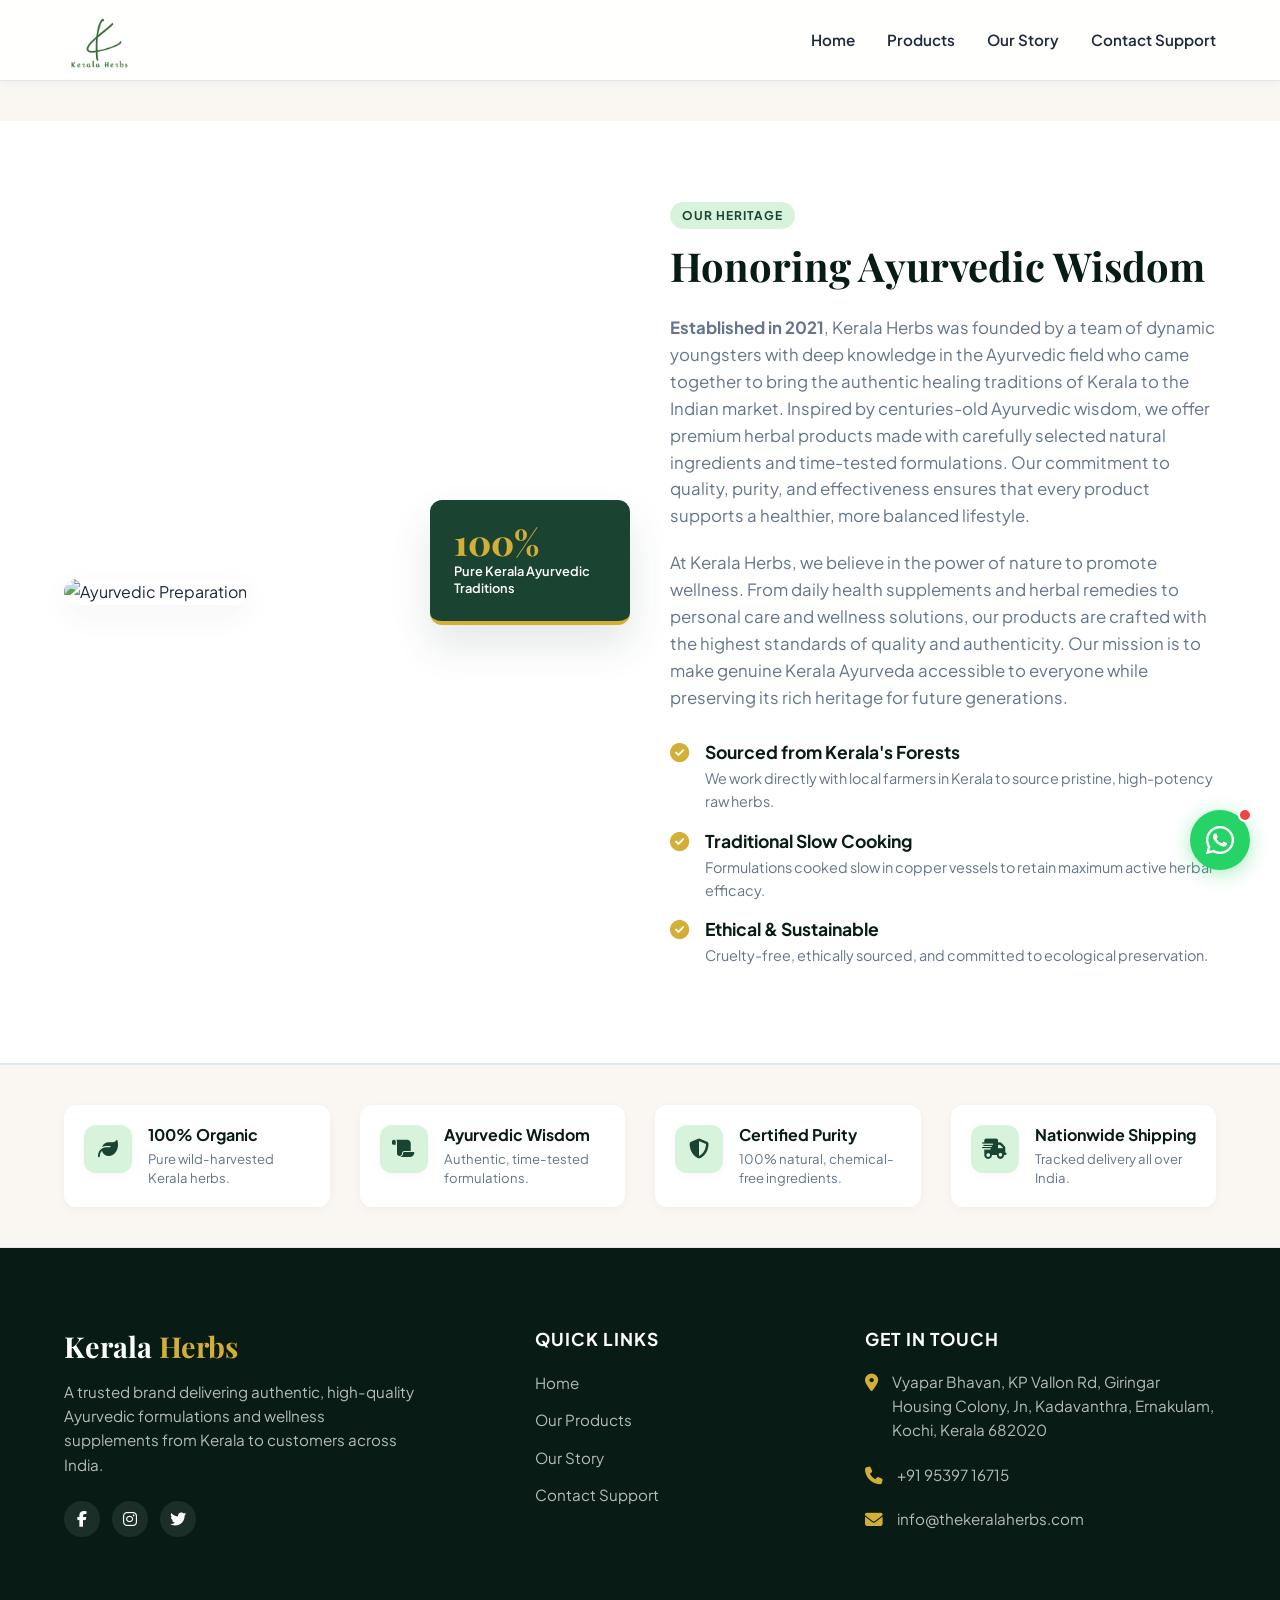
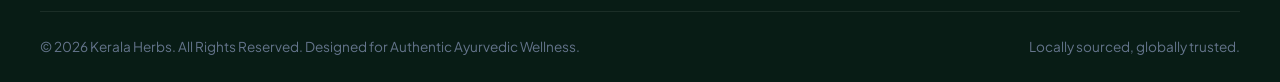
==== about.live.html @ 1309b674 "Backup Refactor: Created multi-page backup site structure (about.live.html, products.live.html, cont" ====
<!DOCTYPE html>
<html lang="en">
<head>
  <meta charset="UTF-8">
  <meta name="viewport" content="width=device-width, initial-scale=1.0">
  <title>Our Story | Kerala Herbs - Premium Ayurvedic Remedies</title>
  <link rel="shortcut icon" href="assets/logo.png" type="image/png">
  <link rel="stylesheet" href="https://cdnjs.cloudflare.com/ajax/libs/font-awesome/6.4.0/css/all.min.css">
  <link rel="stylesheet" href="style.live.css">
</head>
<body>

  <!-- Header / Navigation Bar -->
  <header class="header" id="home">
    <div class="container nav-container">
      <a href="index.live.html" class="logo-link" id="nav-logo-link">
        <img src="assets/logo.png" alt="Kerala Herbs Logo" class="logo-img">
      </a>
      
      <nav>
        <ul class="nav-links" id="nav-links-menu">
          <li><a href="index.live.html" class="nav-link" id="link-home">Home</a></li>
          <li><a href="products.live.html" class="nav-link" id="link-products">Products</a></li>
          <li><a href="about.live.html" class="nav-link active" id="link-about">Our Story</a></li>
          <li><a href="contact.live.html" class="nav-link" id="link-contact">Contact Support</a></li>
        </ul>
      </nav>
      
      <button class="mobile-toggle" id="menu-toggle" aria-label="Toggle Navigation Menu">
        <span></span>
        <span></span>
        <span></span>
      </button>
    </div>
  </header>

  <!-- About Us Section -->
  <section class="section-padding story-section" id="about" style="margin-top: 40px; border-top: none;">
    <div class="container story-grid">
      <div class="story-image-box">
        <img src="https://images.unsplash.com/photo-1608571423902-eed4a5ad8108?q=80&w=687&auto=format&fit=crop" alt="Ayurvedic Preparation" class="story-img">
        <div class="story-badge-overlay">
          <div class="story-badge-num">100%</div>
          <div class="story-badge-txt">Pure Kerala Ayurvedic Traditions</div>
        </div>
      </div>
      
      <div class="story-content">
        <span class="badge badge-tag" style="margin-bottom: 12px;">Our Heritage</span>
        <h2>Honoring Ayurvedic Wisdom</h2>
        <p><strong>Established in 2021</strong>, Kerala Herbs was founded by a team of dynamic youngsters with deep knowledge in the Ayurvedic field who came together to bring the authentic healing traditions of Kerala to the Indian market. Inspired by centuries-old Ayurvedic wisdom, we offer premium herbal products made with carefully selected natural ingredients and time-tested formulations. Our commitment to quality, purity, and effectiveness ensures that every product supports a healthier, more balanced lifestyle.</p>
        <p>At Kerala Herbs, we believe in the power of nature to promote wellness. From daily health supplements and herbal remedies to personal care and wellness solutions, our products are crafted with the highest standards of quality and authenticity. Our mission is to make genuine Kerala Ayurveda accessible to everyone while preserving its rich heritage for future generations.</p>
        
        <div class="story-bullets">
          <div class="story-bullet-item">
            <i class="fa-solid fa-circle-check story-bullet-icon"></i>
            <div class="story-bullet-text">
              <h4>Sourced from Kerala's Forests</h4>
              <p>We work directly with local farmers in Kerala to source pristine, high-potency raw herbs.</p>
            </div>
          </div>
          <div class="story-bullet-item">
            <i class="fa-solid fa-circle-check story-bullet-icon"></i>
            <div class="story-bullet-text">
              <h4>Traditional Slow Cooking</h4>
              <p>Formulations cooked slow in copper vessels to retain maximum active herbal efficacy.</p>
            </div>
          </div>
          <div class="story-bullet-item">
            <i class="fa-solid fa-circle-check story-bullet-icon"></i>
            <div class="story-bullet-text">
              <h4>Ethical &amp; Sustainable</h4>
              <p>Cruelty-free, ethically sourced, and committed to ecological preservation.</p>
            </div>
          </div>
        </div>
      </div>
    </div>
  </section>

  <!-- Pillars of Purity Section (Brief & Compact) -->
  <section class="wisdom-section" id="wisdom" style="padding: 40px 0; border-top: 1px solid var(--border-color); border-bottom: 1px solid var(--border-color); background-color: var(--bg-cream);">
    <div class="container">
      <div class="wisdom-brief-grid">
        
        <div class="wisdom-brief-item" style="background: var(--bg-white); padding: 20px; border-radius: var(--radius-md); box-shadow: var(--shadow-sm);">
          <div class="wisdom-brief-icon"><i class="fa-solid fa-leaf"></i></div>
          <div class="wisdom-brief-content">
            <h3>100% Organic</h3>
            <p>Pure wild-harvested Kerala herbs.</p>
          </div>
        </div>
        
        <div class="wisdom-brief-item" style="background: var(--bg-white); padding: 20px; border-radius: var(--radius-md); box-shadow: var(--shadow-sm);">
          <div class="wisdom-brief-icon"><i class="fa-solid fa-scroll"></i></div>
          <div class="wisdom-brief-content">
            <h3>Ayurvedic Wisdom</h3>
            <p>Authentic, time-tested formulations.</p>
          </div>
        </div>
        
        <div class="wisdom-brief-item" style="background: var(--bg-white); padding: 20px; border-radius: var(--radius-md); box-shadow: var(--shadow-sm);">
          <div class="wisdom-brief-icon"><i class="fa-solid fa-shield-halved"></i></div>
          <div class="wisdom-brief-content">
            <h3>Certified Purity</h3>
            <p>100% natural, chemical-free ingredients.</p>
          </div>
        </div>
        
        <div class="wisdom-brief-item" style="background: var(--bg-white); padding: 20px; border-radius: var(--radius-md); box-shadow: var(--shadow-sm);">
          <div class="wisdom-brief-icon"><i class="fa-solid fa-truck-fast"></i></div>
          <div class="wisdom-brief-content">
            <h3>Nationwide Shipping</h3>
            <p>Tracked delivery all over India.</p>
          </div>
        </div>
        
      </div>
    </div>
  </section>

  <!-- Footer Section -->
  <footer class="footer">
    <div class="container footer-grid">
      
      <div class="footer-info-brand">
        <h3>Kerala <span>Herbs</span></h3>
        <p>A trusted brand delivering authentic, high-quality Ayurvedic formulations and wellness supplements from Kerala to customers across India.</p>
        <div class="footer-socials">
          <a href="#" class="social-link" aria-label="Facebook"><i class="fa-brands fa-facebook-f"></i></a>
          <a href="#" class="social-link" aria-label="Instagram"><i class="fa-brands fa-instagram"></i></a>
          <a href="#" class="social-link" aria-label="Twitter"><i class="fa-brands fa-twitter"></i></a>
        </div>
      </div>
      
      <div class="footer-links">
        <h4 class="footer-links-title">Quick Links</h4>
        <ul class="footer-links-list">
          <li><a href="index.live.html">Home</a></li>
          <li><a href="products.live.html">Our Products</a></li>
          <li><a href="about.live.html">Our Story</a></li>
          <li><a href="contact.live.html">Contact Support</a></li>
        </ul>
      </div>
      
      <div class="footer-contact">
        <h4 class="footer-links-title">Get in Touch</h4>
        <div class="footer-contact-item">
          <i class="fa-solid fa-location-dot"></i>
          <p>Vyapar Bhavan, KP Vallon Rd, Giringar Housing Colony, Jn, Kadavanthra, Ernakulam, Kochi, Kerala 682020</p>
        </div>
        <div class="footer-contact-item">
          <i class="fa-solid fa-phone"></i>
          <p>+91 95397 16715</p>
        </div>
        <div class="footer-contact-item">
          <i class="fa-solid fa-envelope"></i>
          <p><a href="mailto:info@thekeralaherbs.com" style="color: rgba(255,255,255,0.7); text-decoration: none;">info@thekeralaherbs.com</a></p>
        </div>
      </div>
      
    </div>
    
    <div class="container footer-bottom">
      <p>&copy; 2026 Kerala Herbs. All Rights Reserved. Designed for Authentic Ayurvedic Wellness.</p>
      <p>Locally sourced, globally trusted.</p>
    </div>
  </footer>

  <!-- Floating WhatsApp Widget -->
  <div class="wa-widget" id="whatsapp-widget">
    <div class="wa-btn" id="wa-btn-toggle" aria-label="Open WhatsApp Chat Support">
      <i class="fa-brands fa-whatsapp"></i>
      <div class="wa-btn-badge" id="wa-badge"></div>
    </div>
    
    <div class="wa-popup" id="wa-popup-panel">
      <div class="wa-popup-header">
        <div class="wa-popup-profile">
          <div class="wa-profile-avatar">
            KH
            <div class="wa-profile-avatar-active"></div>
          </div>
          <div class="wa-profile-info">
            <h4>Kerala Herbs Support</h4>
            <p>Typically replies in minutes</p>
          </div>
        </div>
        <button class="wa-popup-close" id="wa-popup-close-btn" aria-label="Close Chat Window"><i class="fa-solid fa-xmark"></i></button>
      </div>

      <div class="wa-popup-body">
        <div class="wa-chat-bubble">
          <span style="font-weight: 700; color: var(--primary); display: block; margin-bottom: 2px;">Kerala Herbs Team</span>
          Namaste! How can we assist you with our Ayurvedic remedies today?
          <span class="wa-chat-time" id="chat-time-stamp">14:32</span>
        </div>
      </div>

      <div class="wa-popup-footer">
        <a href="https://wa.me/919539716715?text=Hi%20Kerala%20Herbs!%20I%20have%20some%20questions%20about%20your%20Ayurvedic%20products.%20Can%20you%20please%20help%20me%3F" target="_blank" class="btn btn-whatsapp" style="width: 100%; border-radius: var(--radius-md); padding: 10px;" id="wa-popup-start-chat-btn">
          <i class="fa-brands fa-whatsapp"></i> Start Chat
        </a>
      </div>
    </div>
  </div>

  <script src="script.live.js"></script>
</body>
</html>
---- style.live.css ----
/* 
   Kerala Herbs - Style Sheet
   Premium Ayurvedic Wellness E-Commerce Visual Design
*/

@import url('https://fonts.googleapis.com/css2?family=Playfair+Display:ital,wght@0,400..900;1,400..900&family=Plus+Jakarta+Sans:ital,wght@0,200..800;1,200..800&display=swap');

:root {
  --primary: #1b4332;       /* Deep Forest Green */
  --primary-light: #2d6a4f; /* Light Forest Green */
  --primary-dark: #081c15;  /* Dark Forest Green */
  --secondary: #d4af37;     /* Elegant Gold */
  --secondary-light: #f1c40f; /* Vibrant Gold Accent */
  --secondary-dark: #9a7b1c;  /* Antique Gold Accent */
  --accent: #52b788;        /* Fresh Sage Green */
  --accent-light: #d8f3dc;  /* Very Soft Sage Green */
  --bg-cream: #faf7f2;      /* Warm Herbal Cream Background */
  --bg-card: #ffffff;
  --bg-white: #ffffff;
  --text-dark: #1e293b;
  --text-muted: #64748b;
  --text-light: #ffffff;
  --border-color: #e2e8f0;
  
  --shadow-sm: 0 2px 8px rgba(0, 0, 0, 0.04);
  --shadow-md: 0 10px 30px rgba(27, 67, 50, 0.06);
  --shadow-lg: 0 20px 40px rgba(27, 67, 50, 0.12);
  
  --radius-sm: 6px;
  --radius-md: 12px;
  --radius-lg: 20px;
  --radius-full: 9999px;
  
  --font-serif: 'Playfair Display', Georgia, serif;
  --font-sans: 'Plus Jakarta Sans', system-ui, -apple-system, sans-serif;
  --transition: all 0.3s cubic-bezier(0.4, 0, 0.2, 1);
  --max-width: 1200px;
}

/* Base Reset */
*, *::before, *::after {
  box-sizing: border-box;
  margin: 0;
  padding: 0;
}

html {
  scroll-behavior: smooth;
  font-size: 16px;
}

body {
  font-family: var(--font-sans);
  background-color: var(--bg-cream);
  color: var(--text-dark);
  line-height: 1.6;
  overflow-x: hidden;
  -webkit-font-smoothing: antialiased;
}

/* Typography Utility */
h1, h2, h3, h4 {
  font-family: var(--font-serif);
  font-weight: 700;
  line-height: 1.25;
  color: var(--primary-dark);
}

p {
  color: var(--text-muted);
}

a {
  text-decoration: none;
  color: inherit;
  transition: var(--transition);
}

/* Button & Badge Styles */
.btn {
  display: inline-flex;
  align-items: center;
  justify-content: center;
  gap: 10px;
  padding: 12px 28px;
  font-family: var(--font-sans);
  font-size: 0.95rem;
  font-weight: 600;
  border-radius: var(--radius-full);
  border: none;
  cursor: pointer;
  transition: var(--transition);
}

.btn-primary {
  background-color: var(--primary);
  color: var(--text-light);
}

.btn-primary:hover {
  background-color: var(--primary-light);
  transform: translateY(-2px);
  box-shadow: 0 8px 20px rgba(27, 67, 50, 0.2);
}

.btn-secondary {
  background-color: transparent;
  color: var(--primary);
  border: 2px solid var(--primary);
}

.btn-secondary:hover {
  background-color: var(--primary);
  color: var(--text-light);
  transform: translateY(-2px);
}

.btn-whatsapp {
  background-color: #25d366;
  color: var(--text-light);
  font-weight: 700;
  box-shadow: 0 4px 12px rgba(37, 211, 102, 0.2);
}

.btn-whatsapp:hover {
  background-color: #128c7e;
  transform: translateY(-3px);
  box-shadow: 0 8px 24px rgba(37, 211, 102, 0.35);
}

.badge {
  display: inline-block;
  padding: 4px 12px;
  font-size: 0.75rem;
  font-weight: 700;
  text-transform: uppercase;
  border-radius: var(--radius-full);
  letter-spacing: 1px;
}

.badge-tag {
  background-color: var(--accent-light);
  color: var(--primary);
}

.badge-discount {
  background-color: #ef4444;
  color: var(--text-light);
}

/* Layout Elements */
.container {
  width: 100%;
  max-width: var(--max-width);
  margin: 0 auto;
  padding: 0 24px;
}

.section-padding {
  padding: 80px 0;
}

@media (max-width: 768px) {
  .section-padding {
    padding: 60px 0;
  }
}

.section-header {
  text-align: center;
  max-width: 600px;
  margin: 0 auto 50px auto;
}

.section-header h2 {
  font-size: 2.5rem;
  margin-bottom: 16px;
  position: relative;
  display: inline-block;
}

.section-header h2::after {
  content: '';
  position: absolute;
  bottom: -8px;
  left: 50%;
  transform: translateX(-50%);
  width: 60px;
  height: 3px;
  background: var(--secondary);
  border-radius: var(--radius-full);
}

.section-header p {
  font-size: 1.1rem;
}

/* Header & Navigation */
.header {
  background-color: rgba(255, 255, 255, 0.9);
  backdrop-filter: blur(10px);
  position: sticky;
  top: 0;
  left: 0;
  width: 100%;
  z-index: 200; /* Set high z-index to stay on top of slides */
  border-bottom: 1px solid var(--border-color);
  box-shadow: var(--shadow-sm);
}

.nav-container {
  display: flex;
  align-items: center;
  justify-content: space-between;
  height: 80px;
}

.logo-link {
  display: flex;
  align-items: center;
  justify-content: center;
  height: 70px;
  width: 70px;
  overflow: hidden;
  border-radius: var(--radius-sm);
}

.logo-img {
  width: 100%;
  height: 100%;
  object-fit: contain;
  transform: scale(1.35); /* Zoom in to crop white padding */
  transition: var(--transition);
}

.nav-links {
  display: flex;
  align-items: center;
  gap: 32px;
  list-style: none;
}

.nav-link {
  font-weight: 600;
  font-size: 0.95rem;
  color: var(--text-dark);
  position: relative;
  padding: 8px 0;
}

.nav-link::after {
  content: '';
  position: absolute;
  bottom: 0;
  left: 0;
  width: 0;
  height: 2px;
  background-color: var(--primary);
  transition: var(--transition);
}

.nav-link:hover::after,
.nav-link.active::after {
  width: 100%;
}

.nav-link:hover {
  color: var(--primary);
}

.nav-contact-btn {
  display: flex;
  align-items: center;
  gap: 8px;
  font-weight: 700;
  color: var(--primary);
  border: 1px solid var(--primary);
  padding: 8px 18px;
  border-radius: var(--radius-full);
}

.nav-contact-btn:hover {
  background-color: var(--primary);
  color: var(--text-light);
}

/* Mobile Menu Toggle */
.mobile-toggle {
  display: none;
  background: none;
  border: none;
  cursor: pointer;
  padding: 4px;
}

.mobile-toggle span {
  display: block;
  width: 24px;
  height: 2px;
  background-color: var(--primary);
  margin: 5px 0;
  transition: var(--transition);
}

/* Responsive Navigation */
@media (max-width: 992px) {
  .mobile-toggle {
    display: block;
  }
  
  .nav-links {
    position: absolute;
    top: 80px;
    right: 24px;
    left: auto;
    width: calc(100% - 48px);
    max-width: 280px;
    height: auto;
    background-color: #ffffff !important; /* Force solid white background */
    border-radius: var(--radius-md);
    box-shadow: var(--shadow-lg);
    border: 1px solid var(--border-color);
    flex-direction: column;
    align-items: stretch;
    padding: 16px;
    gap: 8px;
    opacity: 0;
    visibility: hidden;
    transform: translateY(-10px);
    transition: all 0.3s cubic-bezier(0.4, 0, 0.2, 1);
    z-index: 199;
  }
  
  .nav-links.active {
    opacity: 1;
    visibility: visible;
    transform: translateY(0);
  }
  
  .nav-link {
    font-size: 0.95rem;
    padding: 10px 14px;
    display: block;
    width: 100%;
    border-radius: var(--radius-sm);
    color: var(--text-dark) !important;
    text-align: center;
    transition: var(--transition);
  }
  
  .nav-link:hover, .nav-link.active {
    background-color: var(--accent-light);
    color: var(--primary) !important;
  }
  
  .nav-link::after {
    display: none !important;
  }
  
  .nav-contact-btn {
    display: none; /* Hide on mobile navbar list or place at bottom */
  }
}

/* Hero Banner Slider Section */
.hero-slider-section {
  position: relative;
  height: 650px;
  overflow: hidden;
  color: var(--text-light);
  margin-top: -80px; /* Pull slider up under the sticky header */
  padding-top: 80px;  /* Push slide content back down to offset the header overlap */
}

@media (max-width: 768px) {
  .hero-slider-section {
    height: auto;
    min-height: 520px;
    margin-top: -80px;
    padding-top: 80px;
  }
}

.slider-container {
  width: 100%;
  height: 100%;
  position: relative;
}

.slide {
  position: absolute;
  top: 0;
  left: 0;
  width: 100%;
  height: 100%;
  opacity: 0;
  visibility: hidden;
  display: flex;
  align-items: center;
  background-size: cover !important;
  background-position: center center !important;
  background-repeat: no-repeat !important;
  transition: opacity 0.8s cubic-bezier(0.4, 0, 0.2, 1), visibility 0.8s cubic-bezier(0.4, 0, 0.2, 1);
  z-index: 1;
}

@media (max-width: 768px) {
  .slide {
    position: relative;
    padding: 80px 0;
    display: none; /* simple fallback for non-js or basic layout */
  }
  .slide.active {
    display: flex;
  }
}

.slide.active {
  opacity: 1;
  visibility: visible;
  z-index: 2;
}

.slide-content {
  max-width: 680px;
  transform: translateY(20px);
  opacity: 0;
  transition: transform 0.8s cubic-bezier(0.4, 0, 0.2, 1) 0.2s, opacity 0.8s cubic-bezier(0.4, 0, 0.2, 1) 0.2s;
}

.slide.active .slide-content {
  transform: translateY(0);
  opacity: 1;
}

.slide-content h1 {
  font-size: 3.5rem;
  font-weight: 800;
  color: var(--text-light);
  margin-bottom: 24px;
  letter-spacing: -0.5px;
}

.slide-content h1 span {
  color: var(--secondary);
}

.slide-content p {
  font-size: 1.15rem;
  color: rgba(255, 255, 255, 0.88);
  margin-bottom: 36px;
}

@media (max-width: 992px) {
  .slide {
    text-align: center;
  }
  
  .slide-content {
    margin: 0 auto;
  }
  
  .slide-content h1 {
    font-size: 2.8rem;
  }
}

@media (max-width: 576px) {
  .slide-content h1 {
    font-size: 2.2rem;
  }
  
  .slide-content p {
    font-size: 1rem;
    margin-bottom: 24px;
  }
}

/* Slider Arrows */
.slider-arrow {
  position: absolute;
  top: 50%;
  transform: translateY(-50%);
  background-color: rgba(255, 255, 255, 0.1);
  border: 1px solid rgba(255, 255, 255, 0.15);
  backdrop-filter: blur(8px);
  color: var(--text-light);
  width: 50px;
  height: 50px;
  border-radius: 50%;
  cursor: pointer;
  z-index: 10;
  display: flex;
  align-items: center;
  justify-content: center;
  font-size: 1.1rem;
  transition: var(--transition);
}

.slider-arrow:hover {
  background-color: var(--secondary);
  border-color: var(--secondary);
  color: var(--primary-dark);
}

.arrow-left {
  left: 30px;
}

.arrow-right {
  right: 30px;
}

@media (max-width: 992px) {
  .slider-arrow {
    display: none; /* Hide arrows on mobile/tablet for swipe/dot convenience */
  }
}

/* Slider Dots */
.slider-dots-container {
  position: absolute;
  bottom: 30px;
  left: 50%;
  transform: translateX(-50%);
  z-index: 10;
  display: flex;
  gap: 10px;
}

.slider-dot {
  width: 10px;
  height: 10px;
  border-radius: 50%;
  background-color: rgba(255, 255, 255, 0.35);
  border: none;
  cursor: pointer;
  transition: var(--transition);
}

.slider-dot:hover {
  background-color: rgba(255, 255, 255, 0.7);
}

.slider-dot.active {
  background-color: var(--secondary);
  width: 28px;
  border-radius: var(--radius-full);
}

/* Wisdom & Sourcing Section (Brief & Compact) */
.wisdom-section {
  background-color: var(--bg-white);
  border-bottom: 1px solid var(--border-color);
}

.wisdom-brief-grid {
  display: grid;
  grid-template-columns: repeat(4, 1fr);
  gap: 30px;
}

@media (max-width: 1200px) {
  .wisdom-brief-grid {
    grid-template-columns: repeat(2, 1fr);
    gap: 24px;
  }
}

@media (max-width: 650px) {
  .wisdom-brief-grid {
    grid-template-columns: 1fr;
    gap: 20px;
  }
}

.wisdom-brief-item {
  display: flex;
  align-items: flex-start;
  gap: 16px;
  padding: 10px 0;
}

.wisdom-brief-icon {
  background-color: var(--accent-light);
  color: var(--primary);
  width: 48px;
  height: 48px;
  border-radius: var(--radius-md);
  display: flex;
  align-items: center;
  justify-content: center;
  font-size: 1.25rem;
  flex-shrink: 0;
  box-shadow: var(--shadow-sm);
  transition: var(--transition);
}

.wisdom-brief-item:hover .wisdom-brief-icon {
  background-color: var(--primary);
  color: var(--text-light);
  transform: translateY(-2px);
}

.wisdom-brief-content h3 {
  font-family: var(--font-sans);
  font-size: 1rem;
  font-weight: 700;
  color: var(--primary-dark);
  margin-bottom: 4px;
}

.wisdom-brief-content p {
  font-size: 0.82rem;
  line-height: 1.45;
  color: var(--text-muted);
  margin: 0;
}

/* Products Section */
.products-section {
  background-color: var(--bg-cream);
}

.products-filter-container {
  display: flex;
  justify-content: center;
  gap: 12px;
  margin-bottom: 40px;
  flex-wrap: wrap;
}

.filter-btn {
  background-color: var(--bg-white);
  border: 1px solid var(--border-color);
  padding: 8px 20px;
  border-radius: var(--radius-full);
  font-weight: 600;
  font-size: 0.9rem;
  cursor: pointer;
  transition: var(--transition);
}

.filter-btn:hover {
  border-color: var(--primary);
  color: var(--primary);
}

.filter-btn.active {
  background-color: var(--primary);
  color: var(--text-light);
  border-color: var(--primary);
}

/* Products Grid & Cards */
.products-grid {
  display: grid;
  grid-template-columns: repeat(3, 1fr);
  gap: 30px;
}

@media (max-width: 992px) {
  .products-grid {
    grid-template-columns: repeat(2, 1fr);
  }
}

@media (max-width: 768px) {
  .products-grid {
    grid-template-columns: 1fr;
  }
}

.product-card {
  background-color: var(--bg-white);
  border-radius: var(--radius-md);
  overflow: hidden;
  box-shadow: var(--shadow-sm);
  border: 1px solid var(--border-color);
  display: flex;
  flex-direction: column;
  height: 100%;
  transition: var(--transition);
  opacity: 1;
  transform: scale(1);
}

.product-card:hover {
  transform: translateY(-6px);
  box-shadow: var(--shadow-lg);
  border-color: rgba(212, 175, 55, 0.4); /* subtle gold accent border on hover */
}

.product-image-container {
  position: relative;
  padding-bottom: 100%; /* 1:1 Aspect Ratio */
  background-color: #f8fafc;
  overflow: hidden;
}

.product-image {
  position: absolute;
  top: 0;
  left: 0;
  width: 100%;
  height: 100%;
  object-fit: cover;
  transition: var(--transition);
}

.product-card:hover .product-image {
  transform: scale(1.05);
}

.product-badges {
  position: absolute;
  top: 12px;
  left: 12px;
  display: flex;
  flex-direction: column;
  gap: 6px;
  z-index: 5;
}

.product-info-wrapper {
  padding: 24px;
  display: flex;
  flex-direction: column;
  flex-grow: 1;
}

.product-rating {
  display: flex;
  align-items: center;
  gap: 4px;
  margin-bottom: 8px;
}

.rating-stars {
  color: var(--secondary-light);
  font-size: 0.85rem;
}

.rating-count {
  font-size: 0.8rem;
  color: var(--text-muted);
}

.product-title {
  font-size: 1.35rem;
  font-weight: 700;
  margin-bottom: 8px;
  color: var(--primary-dark);
}

.product-description {
  font-size: 0.9rem;
  margin-bottom: 16px;
  flex-grow: 1;
}

.product-highlights {
  list-style: none;
  margin-bottom: 20px;
}

.product-highlight-item {
  display: flex;
  align-items: center;
  gap: 8px;
  font-size: 0.85rem;
  font-weight: 500;
  margin-bottom: 6px;
  color: var(--text-dark);
}

.product-highlight-item i {
  color: var(--accent);
}

.product-price-row {
  display: flex;
  align-items: center;
  gap: 12px;
  margin-bottom: 20px;
}

.price-current {
  font-size: 1.5rem;
  font-weight: 800;
  color: var(--primary);
}

.price-original {
  font-size: 1.1rem;
  color: var(--text-muted);
  text-decoration: line-through;
  opacity: 0.7;
}

.price-save {
  font-size: 0.8rem;
  background-color: rgba(239, 68, 68, 0.1);
  color: #ef4444;
  padding: 2px 8px;
  border-radius: var(--radius-sm);
  font-weight: 700;
}

/* Brand Story Section */
.story-section {
  background-color: var(--bg-white);
  border-top: 1px solid var(--border-color);
  border-bottom: 1px solid var(--border-color);
}

.story-grid {
  display: grid;
  grid-template-columns: repeat(2, 1fr);
  gap: 60px;
  align-items: center;
}

@media (max-width: 992px) {
  .story-grid {
    grid-template-columns: 1fr;
    gap: 40px;
  }
}

.story-image-box {
  position: relative;
}

.story-img {
  width: 100%;
  border-radius: var(--radius-lg);
  box-shadow: var(--shadow-md);
  object-fit: cover;
}

.story-badge-overlay {
  position: absolute;
  bottom: -20px;
  right: -20px;
  background-color: var(--primary);
  color: var(--text-light);
  padding: 24px;
  border-radius: var(--radius-md);
  box-shadow: var(--shadow-lg);
  max-width: 200px;
  border-bottom: 4px solid var(--secondary);
}

@media (max-width: 576px) {
  .story-badge-overlay {
    display: none;
  }
}

.story-badge-num {
  font-size: 2.2rem;
  font-weight: 800;
  font-family: var(--font-serif);
  color: var(--secondary);
  line-height: 1;
  margin-bottom: 4px;
}

.story-badge-txt {
  font-size: 0.8rem;
  font-weight: 600;
  line-height: 1.3;
}

.story-content h2 {
  font-size: 2.5rem;
  margin-bottom: 24px;
}

.story-content p {
  font-size: 1.05rem;
  margin-bottom: 20px;
}

.story-bullets {
  margin-top: 30px;
}

.story-bullet-item {
  display: flex;
  gap: 16px;
  margin-bottom: 16px;
}

.story-bullet-icon {
  color: var(--secondary);
  font-size: 1.2rem;
  margin-top: 3px;
}

.story-bullet-text h4 {
  font-family: var(--font-sans);
  font-size: 1.1rem;
  font-weight: 700;
  color: var(--primary-dark);
  margin-bottom: 4px;
}

.story-bullet-text p {
  font-size: 0.9rem;
  margin: 0;
}

/* Testimonials Section */
.testimonials-section {
  background-color: var(--bg-cream);
}

.testimonials-grid {
  display: grid;
  grid-template-columns: repeat(3, 1fr);
  gap: 30px;
}

@media (max-width: 992px) {
  .testimonials-grid {
    grid-template-columns: repeat(2, 1fr);
  }
}

@media (max-width: 768px) {
  .testimonials-grid {
    grid-template-columns: 1fr;
  }
}

.testimonial-card {
  background-color: var(--bg-white);
  padding: 32px;
  border-radius: var(--radius-md);
  box-shadow: var(--shadow-sm);
  border: 1px solid var(--border-color);
  position: relative;
}

.testimonial-quote {
  font-size: 1.35rem;
  color: var(--accent);
  opacity: 0.3;
  margin-bottom: 10px;
}

.testimonial-text {
  font-size: 0.95rem;
  margin-bottom: 24px;
  font-style: italic;
}

.testimonial-author {
  display: flex;
  align-items: center;
  gap: 16px;
}

.author-avatar {
  width: 50px;
  height: 50px;
  border-radius: 50%;
  background-color: var(--accent-light);
  color: var(--primary);
  display: flex;
  align-items: center;
  justify-content: center;
  font-weight: 700;
  font-size: 1.1rem;
}

.author-info h4 {
  font-family: var(--font-sans);
  font-size: 1rem;
  font-weight: 700;
  margin: 0;
}

.author-info p {
  font-size: 0.8rem;
  margin: 0;
}

/* Footer & Contact Section */
.footer {
  background-color: var(--primary-dark);
  color: var(--text-light);
  padding-top: 80px;
}

.footer-grid {
  display: grid;
  grid-template-columns: 1.2fr 0.8fr 1fr;
  gap: 50px;
  margin-bottom: 60px;
}

@media (max-width: 992px) {
  .footer-grid {
    grid-template-columns: 1fr;
    gap: 40px;
  }
}

.footer-info-brand h3 {
  font-family: var(--font-serif);
  font-size: 1.8rem;
  color: var(--text-light);
  margin-bottom: 16px;
}

.footer-info-brand h3 span {
  color: var(--secondary);
}

.footer-info-brand p {
  color: rgba(255, 255, 255, 0.7);
  font-size: 0.95rem;
  margin-bottom: 24px;
  max-width: 350px;
}

.footer-socials {
  display: flex;
  gap: 12px;
}

.social-link {
  width: 36px;
  height: 36px;
  background-color: rgba(255, 255, 255, 0.08);
  border-radius: 50%;
  display: flex;
  align-items: center;
  justify-content: center;
  color: var(--text-light);
  transition: var(--transition);
}

.social-link:hover {
  background-color: var(--secondary);
  color: var(--primary-dark);
  transform: translateY(-3px);
}

.footer-links-title {
  font-family: var(--font-sans);
  font-size: 1.1rem;
  font-weight: 700;
  color: var(--text-light);
  margin-bottom: 20px;
  text-transform: uppercase;
  letter-spacing: 1px;
}

.footer-links-list {
  list-style: none;
}

.footer-links-list li {
  margin-bottom: 12px;
}

.footer-links-list a {
  color: rgba(255, 255, 255, 0.7);
  font-size: 0.95rem;
}

.footer-links-list a:hover {
  color: var(--secondary);
  padding-left: 5px;
}

.footer-contact-item {
  display: flex;
  align-items: flex-start;
  gap: 14px;
  margin-bottom: 20px;
  color: rgba(255, 255, 255, 0.7);
  font-size: 0.95rem;
}

.footer-contact-item i {
  color: var(--secondary);
  font-size: 1.1rem;
  margin-top: 4px;
}

.footer-contact-item p {
  color: rgba(255, 255, 255, 0.7);
  margin: 0;
}

.footer-map-container {
  border-radius: var(--radius-md);
  overflow: hidden;
  border: 2px solid rgba(255, 255, 255, 0.1);
  height: 180px;
  width: 100%;
}

.footer-bottom {
  border-top: 1px solid rgba(255, 255, 255, 0.08);
  padding: 24px 0;
  display: flex;
  justify-content: space-between;
  align-items: center;
  flex-wrap: wrap;
  gap: 16px;
  color: rgba(255, 255, 255, 0.5);
  font-size: 0.85rem;
}

@media (max-width: 576px) {
  .footer-bottom {
    flex-direction: column;
    text-align: center;
  }
}

/* Floating WhatsApp Button & Popup Widget */
.wa-widget {
  position: fixed;
  bottom: 30px;
  right: 30px;
  z-index: 1000;
  font-family: var(--font-sans);
}

.wa-btn {
  width: 60px;
  height: 60px;
  background-color: #25d366;
  border-radius: 50%;
  display: flex;
  align-items: center;
  justify-content: center;
  box-shadow: 0 4px 20px rgba(37, 211, 102, 0.4);
  color: var(--text-light);
  cursor: pointer;
  transition: var(--transition);
  position: relative;
}

.wa-btn::after {
  content: '';
  position: absolute;
  top: 0;
  left: 0;
  width: 100%;
  height: 100%;
  border-radius: 50%;
  box-shadow: 0 0 0 0 rgba(37, 211, 102, 0.6);
  animation: pulse-ring 2s cubic-bezier(0.24, 0, 0.38, 1) infinite;
}

.wa-btn:hover {
  background-color: #128c7e;
  transform: scale(1.05);
}

.wa-btn i {
  font-size: 32px;
}

.wa-btn-badge {
  position: absolute;
  top: -2px;
  right: -2px;
  width: 14px;
  height: 14px;
  background-color: #ef4444;
  border-radius: 50%;
  border: 2px solid var(--text-light);
}

.wa-popup {
  position: absolute;
  bottom: 80px;
  right: 0;
  width: 340px;
  background-color: var(--bg-white);
  border-radius: var(--radius-md);
  box-shadow: var(--shadow-lg);
  border: 1px solid var(--border-color);
  opacity: 0;
  visibility: hidden;
  transform: translateY(20px) scale(0.95);
  transition: var(--transition);
  overflow: hidden;
}

.wa-popup.active {
  opacity: 1;
  visibility: visible;
  transform: translateY(0) scale(1);
}

.wa-popup-header {
  background-color: var(--primary);
  color: var(--text-light);
  padding: 20px;
  display: flex;
  align-items: center;
  justify-content: space-between;
}

.wa-popup-profile {
  display: flex;
  align-items: center;
  gap: 12px;
}

.wa-profile-avatar {
  position: relative;
  width: 40px;
  height: 40px;
  border-radius: 50%;
  background-color: var(--secondary);
  display: flex;
  align-items: center;
  justify-content: center;
  font-weight: 700;
  color: var(--primary-dark);
}

.wa-profile-avatar-active {
  position: absolute;
  bottom: 0;
  right: 0;
  width: 10px;
  height: 10px;
  background-color: #25d366;
  border-radius: 50%;
  border: 2px solid var(--primary);
}

.wa-profile-info h4 {
  font-family: var(--font-sans);
  color: var(--text-light);
  font-size: 0.95rem;
  font-weight: 700;
}

.wa-profile-info p {
  font-size: 0.75rem;
  color: rgba(255, 255, 255, 0.8);
}

.wa-popup-close {
  background: none;
  border: none;
  color: var(--text-light);
  cursor: pointer;
  font-size: 1.1rem;
  opacity: 0.8;
  transition: var(--transition);
}

.wa-popup-close:hover {
  opacity: 1;
}

.wa-popup-body {
  background-color: #efeae2; /* WhatsApp chat wallpaper shade */
  padding: 20px;
  position: relative;
  min-height: 140px;
}

/* Chat bubble styling */
.wa-chat-bubble {
  background-color: var(--bg-white);
  padding: 12px 16px;
  border-radius: 0 var(--radius-md) var(--radius-md) var(--radius-md);
  box-shadow: 0 1px 2px rgba(0,0,0,0.15);
  font-size: 0.88rem;
  position: relative;
  max-width: 85%;
  margin-bottom: 12px;
}

.wa-chat-bubble::before {
  content: '';
  position: absolute;
  top: 0;
  left: -8px;
  width: 8px;
  height: 12px;
  background: radial-gradient(circle at bottom right, transparent 8px, var(--bg-white) 0);
}

.wa-chat-time {
  display: block;
  text-align: right;
  font-size: 0.7rem;
  color: var(--text-muted);
  margin-top: 4px;
}

.wa-popup-footer {
  background-color: var(--bg-white);
  padding: 16px 20px;
  border-top: 1px solid var(--border-color);
}

/* Animations */
@keyframes pulse {
  0% { transform: scale(1); opacity: 0.8; }
  50% { transform: scale(1.15); opacity: 1; }
  100% { transform: scale(1); opacity: 0.8; }
}

@keyframes pulse-ring {
  0% { transform: scale(0.95); box-shadow: 0 0 0 0 rgba(37, 211, 102, 0.7); }
  70% { transform: scale(1.1); box-shadow: 0 0 0 12px rgba(37, 211, 102, 0); }
  100% { transform: scale(0.95); box-shadow: 0 0 0 0 rgba(37, 211, 102, 0); }
}

@keyframes float {
  0% { transform: translateY(0px) rotate(0deg); }
  50% { transform: translateY(-10px) rotate(3deg); }
  100% { transform: translateY(0px) rotate(0deg); }
}

/* ==========================================
   Offers & Combos Section Styles
   ========================================== */
.offer-section {
  background-color: var(--bg-cream);
  padding: 60px 0;
  border-bottom: 1px solid var(--border-color);
}

.offer-grid {
  display: grid;
  grid-template-columns: repeat(auto-fit, minmax(300px, 1fr));
  gap: 30px;
  margin-top: 40px;
}

.offer-card {
  background: var(--bg-white);
  border-radius: var(--radius-md);
  overflow: hidden;
  box-shadow: var(--shadow-md);
  border: 1px solid var(--border-color);
  display: flex;
  flex-direction: column;
  transition: var(--transition);
}

.offer-card:hover {
  transform: translateY(-5px);
  box-shadow: var(--shadow-lg);
  border-color: var(--secondary);
}

.offer-img-box {
  width: 100%;
  aspect-ratio: 1 / 1;
  position: relative;
  overflow: hidden;
  background-color: #f7f7f7;
}

.offer-img {
  width: 100%;
  height: 100%;
  object-fit: cover;
  transition: var(--transition);
}

.offer-card:hover .offer-img {
  transform: scale(1.03);
}

.offer-badge {
  position: absolute;
  top: 15px;
  left: 15px;
  background-color: var(--secondary);
  color: var(--primary-dark);
  font-weight: 700;
  padding: 6px 12px;
  border-radius: var(--radius-sm);
  font-size: 0.8rem;
  text-transform: uppercase;
  z-index: 2;
}

.offer-info {
  padding: 24px;
  display: flex;
  flex-direction: column;
  flex-grow: 1;
}

.offer-title {
  font-family: var(--font-serif);
  font-size: 1.4rem;
  color: var(--primary-dark);
  margin-bottom: 10px;
}

.offer-desc {
  font-size: 0.9rem;
  color: var(--text-muted);
  margin-bottom: 20px;
  flex-grow: 1;
}

.offer-price-row {
  display: flex;
  align-items: center;
  gap: 12px;
  margin-bottom: 20px;
}

.offer-price-current {
  font-size: 1.6rem;
  font-weight: 800;
  color: var(--primary);
}

.offer-price-original {
  font-size: 1.1rem;
  text-decoration: line-through;
  color: var(--text-muted);
  opacity: 0.7;
}

.offer-price-save {
  font-size: 0.8rem;
  font-weight: 700;
  background-color: rgba(239, 68, 68, 0.1);
  color: #ef4444;
  padding: 2px 8px;
  border-radius: var(--radius-sm);
}

/* ==========================================
   Contact Page & Form Layout Styles
   ========================================== */
.contact-section-wrapper {
  background-color: var(--bg-cream);
  padding: 60px 0;
}

.contact-grid {
  display: grid;
  grid-template-columns: 1.1fr 0.9fr;
  gap: 50px;
  align-items: flex-start;
}

@media (max-width: 992px) {
  .contact-grid {
    grid-template-columns: 1fr;
    gap: 40px;
  }
}

.contact-card-box {
  background: var(--bg-white);
  border-radius: var(--radius-md);
  padding: 40px;
  box-shadow: var(--shadow-md);
  border: 1px solid var(--border-color);
}

@media (max-width: 576px) {
  .contact-card-box {
    padding: 24px;
  }
}

.contact-form-group {
  margin-bottom: 20px;
}

.contact-form-label {
  display: block;
  font-size: 0.85rem;
  font-weight: 700;
  color: var(--primary-dark);
  margin-bottom: 8px;
  text-transform: uppercase;
  letter-spacing: 0.5px;
}

.contact-form-input,
.contact-form-textarea {
  width: 100%;
  padding: 12px 16px;
  border-radius: var(--radius-sm);
  border: 1px solid var(--border-color);
  background-color: var(--bg-cream);
  font-family: inherit;
  font-size: 0.95rem;
  color: var(--text-dark);
  transition: var(--transition);
}

.contact-form-input:focus,
.contact-form-textarea:focus {
  outline: none;
  border-color: var(--accent);
  background-color: var(--bg-white);
  box-shadow: 0 0 0 3px rgba(82, 183, 136, 0.1);
}

.contact-form-textarea {
  min-height: 130px;
  resize: vertical;
}

.contact-info-list {
  list-style: none;
  margin-bottom: 30px;
}

.contact-info-item {
  display: flex;
  align-items: flex-start;
  gap: 16px;
  margin-bottom: 24px;
}

.contact-info-icon {
  width: 44px;
  height: 44px;
  border-radius: 50%;
  background-color: var(--accent-light);
  color: var(--primary);
  display: flex;
  align-items: center;
  justify-content: center;
  font-size: 1.15rem;
  flex-shrink: 0;
  box-shadow: var(--shadow-sm);
}

.contact-info-text h4 {
  font-size: 1.05rem;
  font-weight: 700;
  color: var(--primary-dark);
  margin-bottom: 6px;
}

.contact-info-text p,
.contact-info-text a {
  font-size: 0.95rem;
  color: var(--text-muted);
  text-decoration: none;
  line-height: 1.5;
  margin: 0;
}

.contact-info-text a:hover {
  color: var(--primary);
}
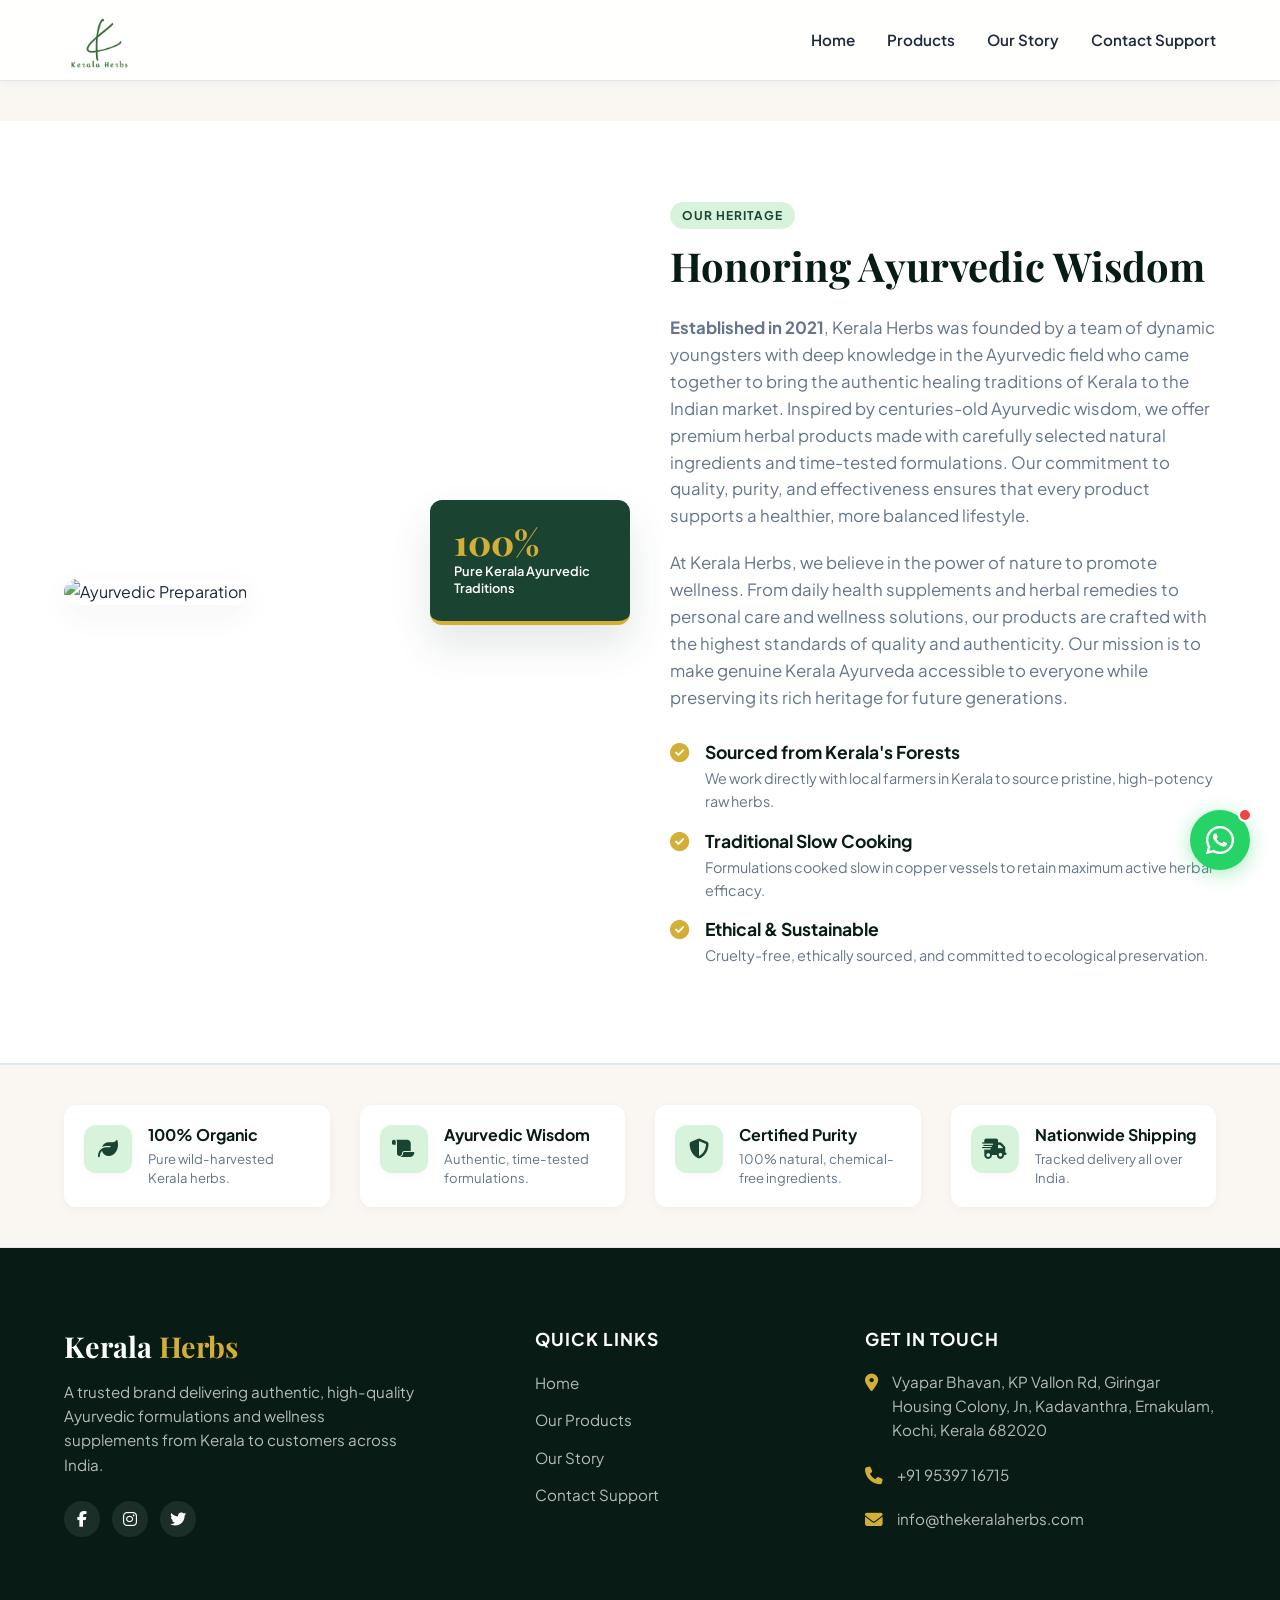
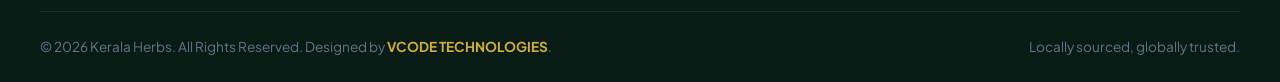
==== commit 6b5ecd79: "Refactor: Updated footer copyright statement with VCODE TECHNOLOGIES link and updated active Faceboo" ====
--- a/about.live.html
+++ b/about.live.html
@@ -6,7 +6,7 @@
   <title>Our Story | Kerala Herbs - Premium Ayurvedic Remedies</title>
   <link rel="shortcut icon" href="assets/logo.png" type="image/png">
   <link rel="stylesheet" href="https://cdnjs.cloudflare.com/ajax/libs/font-awesome/6.4.0/css/all.min.css">
-  <link rel="stylesheet" href="style.live.css">
+  <link rel="stylesheet" href="style.live.css?v=1.1">
 </head>
 <body>
 
@@ -127,8 +127,8 @@
         <h3>Kerala <span>Herbs</span></h3>
         <p>A trusted brand delivering authentic, high-quality Ayurvedic formulations and wellness supplements from Kerala to customers across India.</p>
         <div class="footer-socials">
-          <a href="#" class="social-link" aria-label="Facebook"><i class="fa-brands fa-facebook-f"></i></a>
-          <a href="#" class="social-link" aria-label="Instagram"><i class="fa-brands fa-instagram"></i></a>
+          <a href="https://www.facebook.com/p/Kerala-Herbs-61570918526560/" target="_blank" class="social-link" aria-label="Facebook"><i class="fa-brands fa-facebook-f"></i></a>
+          <a href="https://www.instagram.com/kerala_herbs_/" target="_blank" class="social-link" aria-label="Instagram"><i class="fa-brands fa-instagram"></i></a>
           <a href="#" class="social-link" aria-label="Twitter"><i class="fa-brands fa-twitter"></i></a>
         </div>
       </div>
@@ -162,7 +162,7 @@
     </div>
     
     <div class="container footer-bottom">
-      <p>&copy; 2026 Kerala Herbs. All Rights Reserved. Designed for Authentic Ayurvedic Wellness.</p>
+      <p>&copy; 2026 Kerala Herbs. All Rights Reserved. Designed by <a href="https://vcode.in/" target="_blank" style="color: var(--secondary); text-decoration: none; font-weight: 700;">VCODE TECHNOLOGIES</a>.</p>
       <p>Locally sourced, globally trusted.</p>
     </div>
   </footer>
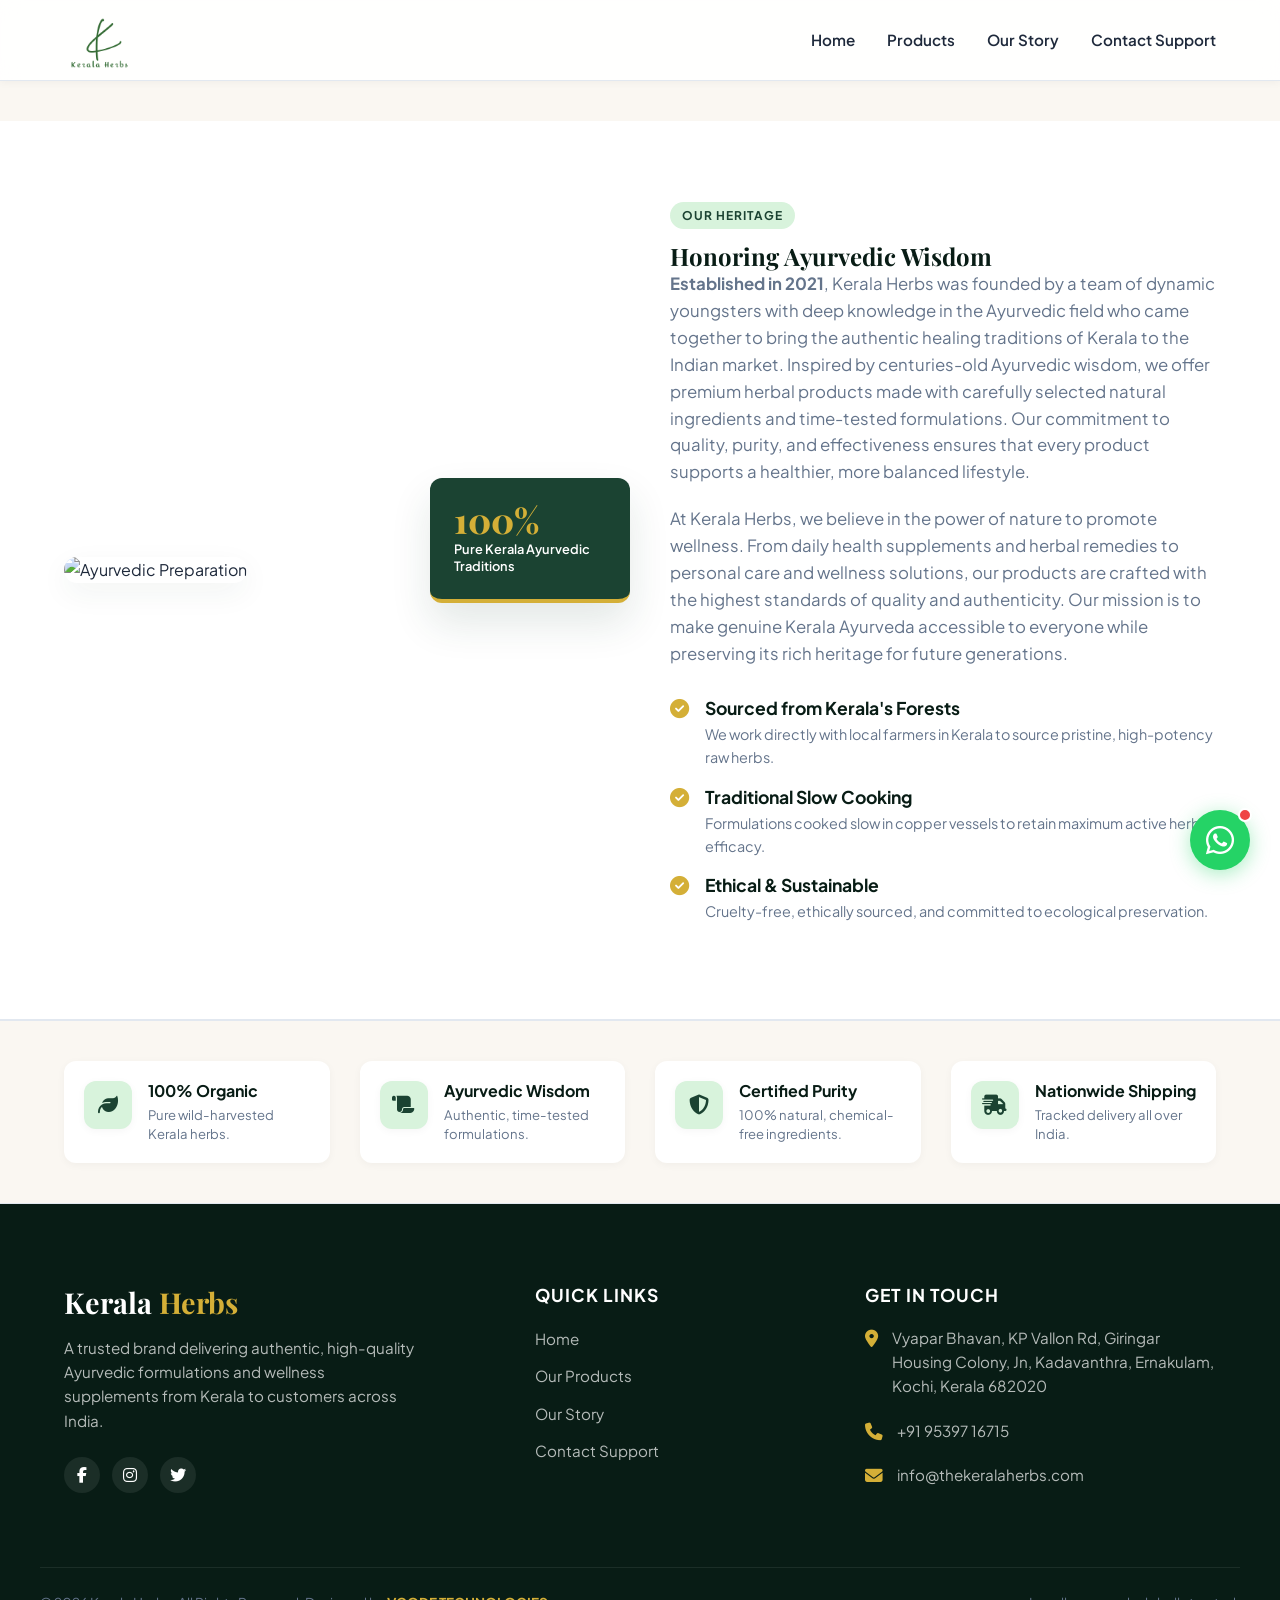
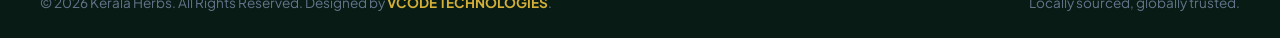
==== commit c18943b6: "SEO: Added comprehensive meta description/keywords, canonical tags, Open Graph/Twitter preview cards" ====
--- a/about.live.html
+++ b/about.live.html
@@ -5,6 +5,43 @@
   <meta name="viewport" content="width=device-width, initial-scale=1.0">
   <title>Our Story | Kerala Herbs - Premium Ayurvedic Remedies</title>
   <link rel="shortcut icon" href="assets/logo.png" type="image/png">
+  
+  <!-- SEO Meta Tags -->
+  <meta name="description" content="Discover the story behind Kerala Herbs. Established in 2021 by deep Ayurvedic specialists, we bring genuine slow-cooked remedies from Kerala to all of India.">
+  <meta name="keywords" content="Kerala Herbs, Ayurvedic team, youngsters founders, Kerala remedies, traditional Ayurveda, organic wellness">
+  <meta name="author" content="Kerala Herbs">
+  <meta name="robots" content="index, follow">
+  <link rel="canonical" href="https://thekeralaherbs.com/about.live.html">
+
+  <!-- Open Graph Meta Tags -->
+  <meta property="og:title" content="Our Story | Kerala Herbs - Premium Ayurvedic Remedies">
+  <meta property="og:description" content="Read about our heritage, organic slow-cooked processing, and team of youngsters taking authentic Kerala Ayurvedic remedies to the Indian market.">
+  <meta property="og:image" content="https://thekeralaherbs.com/assets/logo.png">
+  <meta property="og:url" content="https://thekeralaherbs.com/about.live.html">
+  <meta property="og:type" content="website">
+  <meta property="og:site_name" content="Kerala Herbs">
+
+  <!-- Twitter Cards -->
+  <meta name="twitter:card" content="summary_large_image">
+  <meta name="twitter:title" content="Our Story | Kerala Herbs">
+  <meta name="twitter:description" content="Learn about our 100% pure Kerala Ayurvedic traditions. Sourced ethically and slow-cooked.">
+  <meta name="twitter:image" content="https://thekeralaherbs.com/assets/logo.png">
+
+  <!-- Schema.org JSON-LD Structured Data -->
+  <script type="application/ld+json">
+  {
+    "@context": "https://schema.org",
+    "@type": "AboutPage",
+    "name": "Our Story | Kerala Herbs",
+    "description": "Learn about the heritage of Kerala Herbs, established in 2021 by a team of dynamic youngsters to deliver authentic Ayurvedic remedies across India.",
+    "publisher": {
+      "@type": "Organization",
+      "name": "Kerala Herbs",
+      "logo": "https://thekeralaherbs.com/assets/logo.png"
+    }
+  }
+  </script>
+
   <link rel="stylesheet" href="https://cdnjs.cloudflare.com/ajax/libs/font-awesome/6.4.0/css/all.min.css">
   <link rel="stylesheet" href="style.live.css?v=1.1">
 </head>
@@ -47,7 +84,7 @@
       
       <div class="story-content">
         <span class="badge badge-tag" style="margin-bottom: 12px;">Our Heritage</span>
-        <h2>Honoring Ayurvedic Wisdom</h2>
+        <h1>Honoring Ayurvedic Wisdom</h1>
         <p><strong>Established in 2021</strong>, Kerala Herbs was founded by a team of dynamic youngsters with deep knowledge in the Ayurvedic field who came together to bring the authentic healing traditions of Kerala to the Indian market. Inspired by centuries-old Ayurvedic wisdom, we offer premium herbal products made with carefully selected natural ingredients and time-tested formulations. Our commitment to quality, purity, and effectiveness ensures that every product supports a healthier, more balanced lifestyle.</p>
         <p>At Kerala Herbs, we believe in the power of nature to promote wellness. From daily health supplements and herbal remedies to personal care and wellness solutions, our products are crafted with the highest standards of quality and authenticity. Our mission is to make genuine Kerala Ayurveda accessible to everyone while preserving its rich heritage for future generations.</p>
         
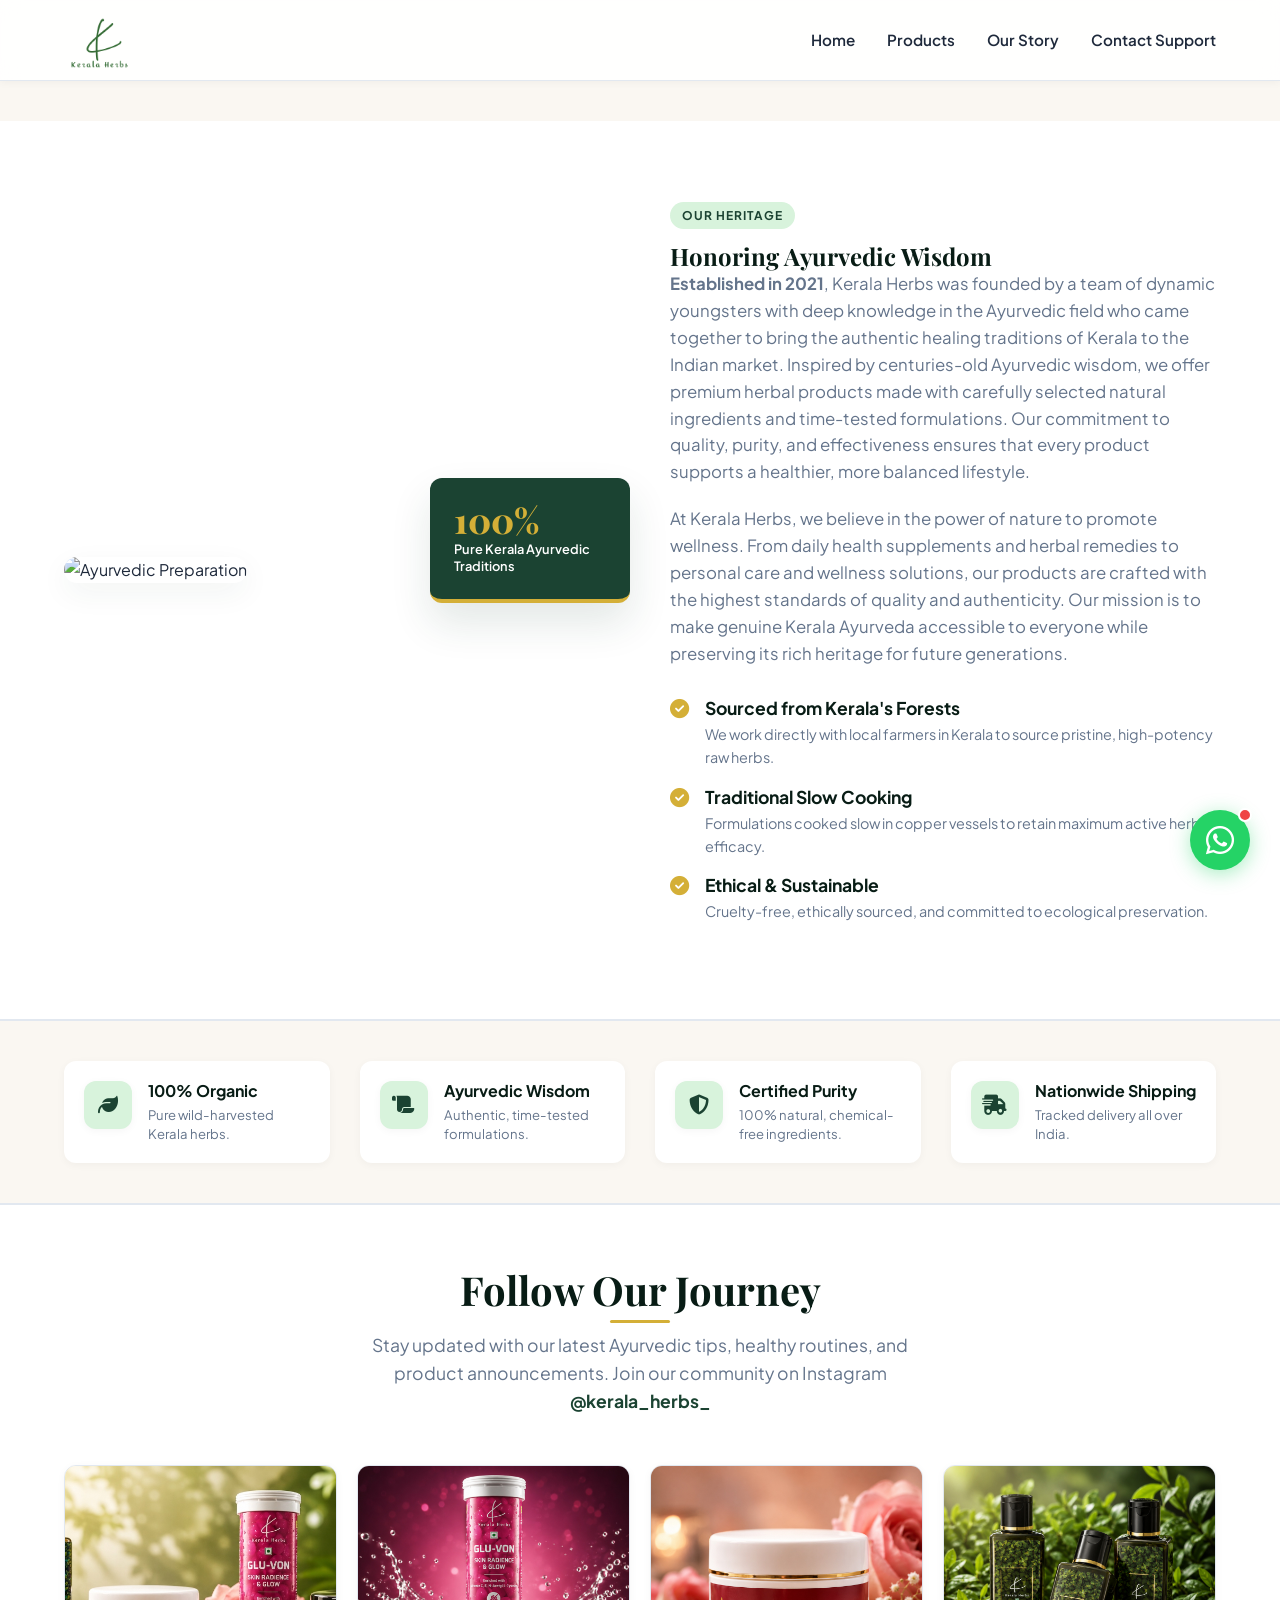
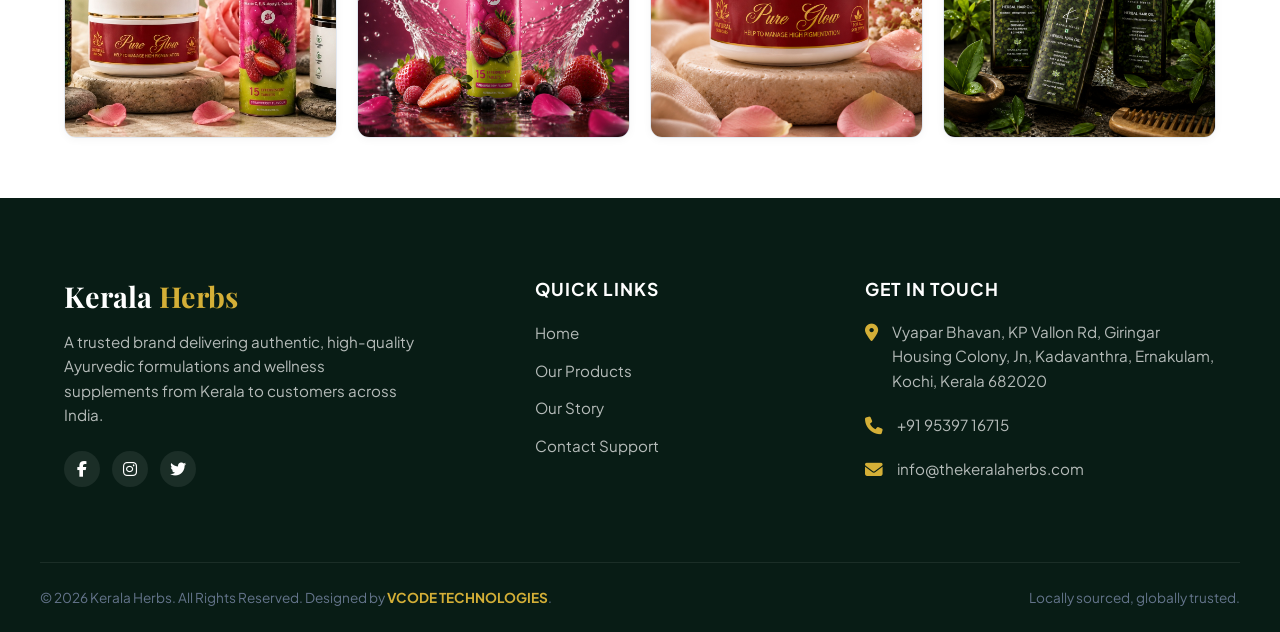
==== commit 6f9a8c4c: "Refactor: Added beautiful Curated Instagram Grid widget to about.live.html and added scale hover tra" ====
--- a/about.live.html
+++ b/about.live.html
@@ -156,6 +156,57 @@
     </div>
   </section>
 
+  <!-- Instagram Feed Section -->
+  <section class="section-padding instagram-section" style="padding: 60px 0; border-top: 1px solid var(--border-color); background-color: var(--bg-white);">
+    <div class="container">
+      <div class="section-header">
+        <h2>Follow Our Journey</h2>
+        <p>Stay updated with our latest Ayurvedic tips, healthy routines, and product announcements. Join our community on Instagram <a href="https://www.instagram.com/kerala_herbs_/" target="_blank" style="color: var(--primary); font-weight: 700; text-decoration: none;">@kerala_herbs_</a></p>
+      </div>
+
+      <!-- Instagram Grid -->
+      <div class="instagram-grid" style="display: grid; grid-template-columns: repeat(auto-fit, minmax(200px, 1fr)); gap: 20px; margin-top: 30px;">
+        
+        <!-- Post 1 -->
+        <a href="https://www.instagram.com/kerala_herbs_/" target="_blank" class="instagram-post-card" style="position: relative; aspect-ratio: 1/1; overflow: hidden; border-radius: var(--radius-md); box-shadow: var(--shadow-sm); display: block; border: 1px solid var(--border-color);">
+          <img src="assets/all_products_slide.jpg" alt="Kerala Herbs Product Family" style="width: 100%; height: 100%; object-fit: cover; transition: var(--transition);">
+          <div class="instagram-overlay" style="position: absolute; top: 0; left: 0; width: 100%; height: 100%; background: rgba(8, 28, 21, 0.8); display: flex; flex-direction: column; align-items: center; justify-content: center; opacity: 0; transition: var(--transition); color: white;">
+            <i class="fa-brands fa-instagram" style="font-size: 2rem; margin-bottom: 8px;"></i>
+            <span style="font-weight: 700; font-size: 0.9rem;">View Post</span>
+          </div>
+        </a>
+
+        <!-- Post 2 -->
+        <a href="https://www.instagram.com/kerala_herbs_/" target="_blank" class="instagram-post-card" style="position: relative; aspect-ratio: 1/1; overflow: hidden; border-radius: var(--radius-md); box-shadow: var(--shadow-sm); display: block; border: 1px solid var(--border-color);">
+          <img src="assets/gluvon.jpg" alt="GLU VON Tablets" style="width: 100%; height: 100%; object-fit: cover; transition: var(--transition);">
+          <div class="instagram-overlay" style="position: absolute; top: 0; left: 0; width: 100%; height: 100%; background: rgba(8, 28, 21, 0.8); display: flex; flex-direction: column; align-items: center; justify-content: center; opacity: 0; transition: var(--transition); color: white;">
+            <i class="fa-brands fa-instagram" style="font-size: 2rem; margin-bottom: 8px;"></i>
+            <span style="font-weight: 700; font-size: 0.9rem;">View Post</span>
+          </div>
+        </a>
+
+        <!-- Post 3 -->
+        <a href="https://www.instagram.com/kerala_herbs_/" target="_blank" class="instagram-post-card" style="position: relative; aspect-ratio: 1/1; overflow: hidden; border-radius: var(--radius-md); box-shadow: var(--shadow-sm); display: block; border: 1px solid var(--border-color);">
+          <img src="assets/pure_glow.jpg" alt="Pure Glow Cream" style="width: 100%; height: 100%; object-fit: cover; transition: var(--transition);">
+          <div class="instagram-overlay" style="position: absolute; top: 0; left: 0; width: 100%; height: 100%; background: rgba(8, 28, 21, 0.8); display: flex; flex-direction: column; align-items: center; justify-content: center; opacity: 0; transition: var(--transition); color: white;">
+            <i class="fa-brands fa-instagram" style="font-size: 2rem; margin-bottom: 8px;"></i>
+            <span style="font-weight: 700; font-size: 0.9rem;">View Post</span>
+          </div>
+        </a>
+
+        <!-- Post 4 -->
+        <a href="https://www.instagram.com/kerala_herbs_/" target="_blank" class="instagram-post-card" style="position: relative; aspect-ratio: 1/1; overflow: hidden; border-radius: var(--radius-md); box-shadow: var(--shadow-sm); display: block; border: 1px solid var(--border-color);">
+          <img src="assets/nutri_hair_oil.jpg" alt="Nutri Hair Oil" style="width: 100%; height: 100%; object-fit: cover; transition: var(--transition);">
+          <div class="instagram-overlay" style="position: absolute; top: 0; left: 0; width: 100%; height: 100%; background: rgba(8, 28, 21, 0.8); display: flex; flex-direction: column; align-items: center; justify-content: center; opacity: 0; transition: var(--transition); color: white;">
+            <i class="fa-brands fa-instagram" style="font-size: 2rem; margin-bottom: 8px;"></i>
+            <span style="font-weight: 700; font-size: 0.9rem;">View Post</span>
+          </div>
+        </a>
+
+      </div>
+    </div>
+  </section>
+
   <!-- Footer Section -->
   <footer class="footer">
     <div class="container footer-grid">
--- a/style.live.css
+++ b/style.live.css
@@ -1567,3 +1567,14 @@
 .contact-info-text a:hover {
   color: var(--primary);
 }
+
+/* ==========================================
+   Instagram Widget Grid Styles
+   ========================================== */
+.instagram-post-card:hover .instagram-overlay {
+  opacity: 1 !important;
+}
+
+.instagram-post-card:hover img {
+  transform: scale(1.06);
+}
